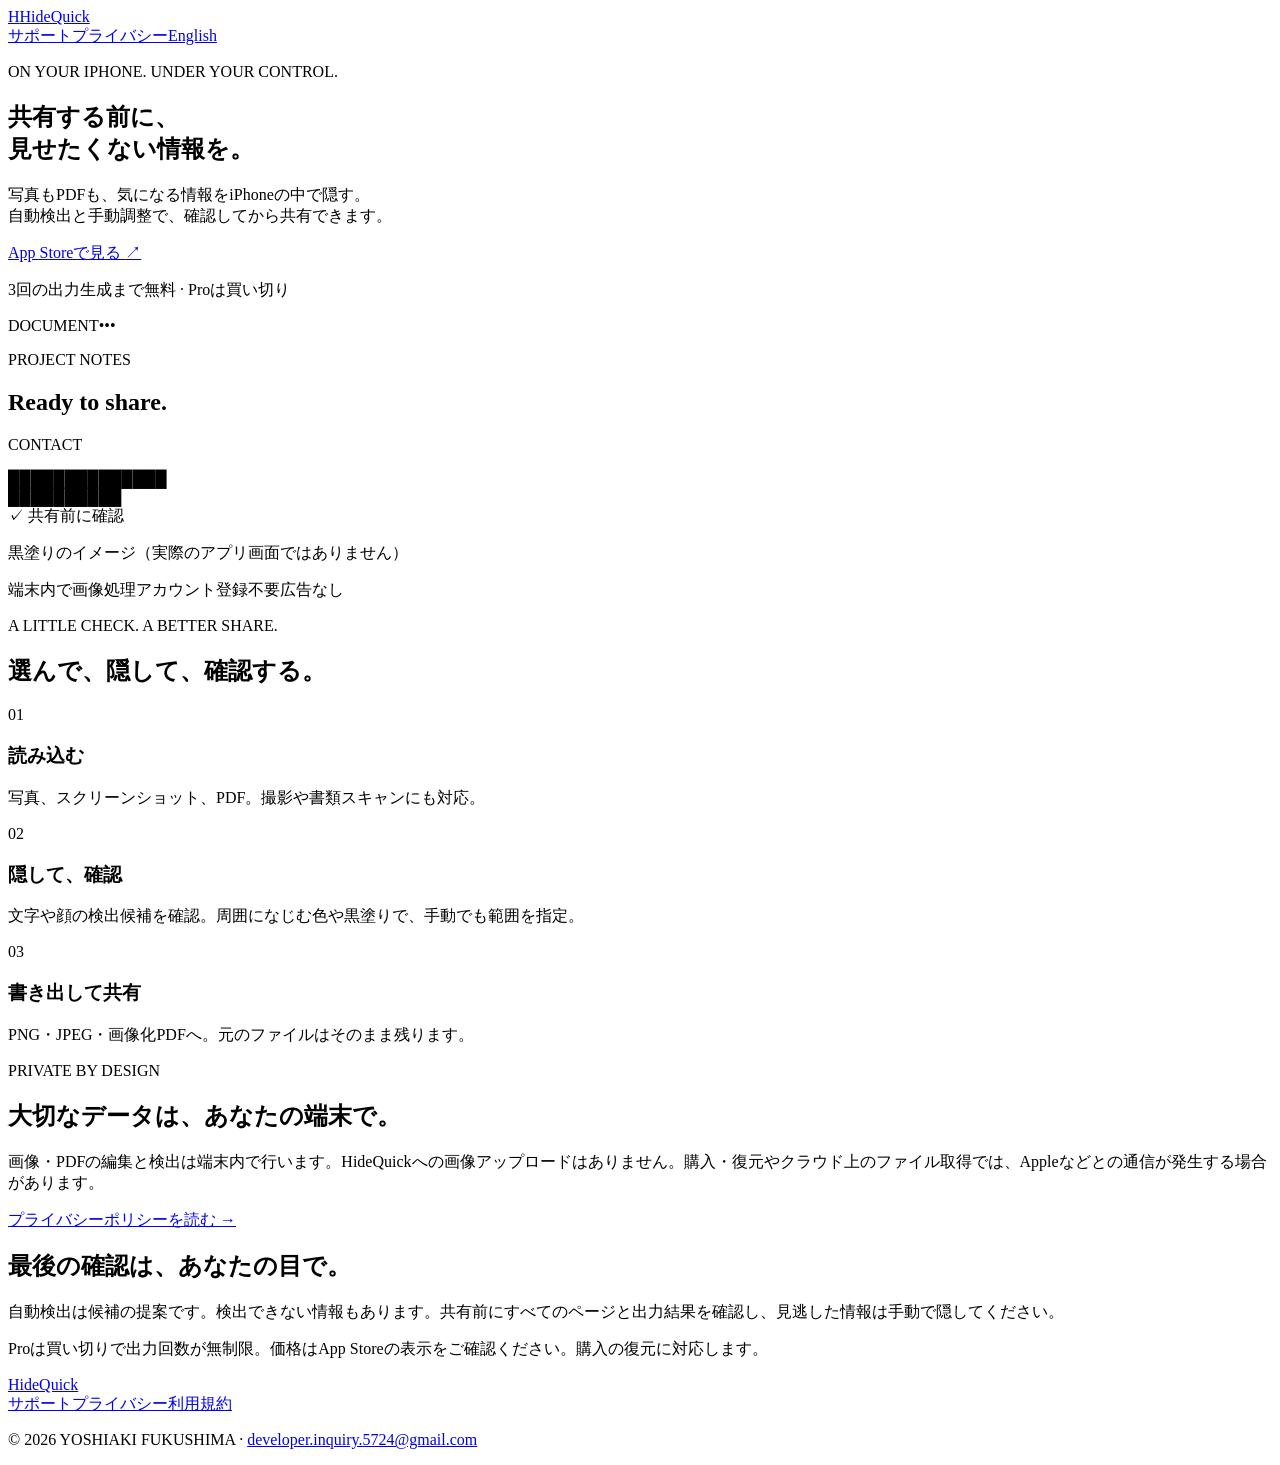
==== index.html @ 0c0dc20f "Create HideQuick marketing website" ====
<!doctype html>
<html lang="ja"><head><meta charset="utf-8"><meta name="viewport" content="width=device-width,initial-scale=1"><meta name="description" content="HideQuick — 写真・PDFの個人情報をiPhoneで隠して共有。端末内処理、手動調整、買い切りPro。"><title>HideQuick — 共有前に、個人情報を隠す。</title><link rel="stylesheet" href="style.css"></head><body class="landing"><header><a class="brand" href="index.html"><span class="logo" aria-hidden="true">H<span></span></span>HideQuick</a><nav aria-label="ナビゲーション"><a href="support-ja.html">サポート</a><a href="privacy-ja.html">プライバシー</a><a href="index-en.html">English</a></nav></header><main><section class="hero"><div><p class="eyebrow">ON YOUR IPHONE. UNDER YOUR CONTROL.</p><h1>共有する前に、<br><span>見せたくない情報を。</span></h1><p class="intro">写真もPDFも、気になる情報をiPhoneの中で隠す。<br>自動検出と手動調整で、確認してから共有できます。</p><a class="button" href="https://apps.apple.com/jp/app/id6823112344">App Storeで見る <span aria-hidden="true">↗</span></a><p class="fine">3回の出力生成まで無料 · Proは買い切り</p></div><div class="demo" role="img" aria-label="架空の連絡先を黒塗りした書類のイメージ"><div class="demo-top"><span>DOCUMENT</span><span>•••</span></div><div class="paper"><p class="paper-label">PROJECT NOTES</p><h2>Ready to share.</h2><div class="line long"></div><div class="line"></div><p class="data-label">CONTACT</p><div class="masked">██████████████</div><div class="masked short">██████████</div><div class="line long"></div><div class="line"></div><span class="reviewed">✓ 共有前に確認</span></div><p class="demo-note">黒塗りのイメージ（実際のアプリ画面ではありません）</p></div></section><section class="value-bar"><span>端末内で画像処理</span><span>アカウント登録不要</span><span>広告なし</span></section><section class="steps"><p class="eyebrow">A LITTLE CHECK. A BETTER SHARE.</p><h2>選んで、隠して、確認する。</h2><div class="grid"><article class="feature"><span class="number">01</span><h3>読み込む</h3><p>写真、スクリーンショット、PDF。撮影や書類スキャンにも対応。</p></article><article class="feature"><span class="number">02</span><h3>隠して、確認</h3><p>文字や顔の検出候補を確認。周囲になじむ色や黒塗りで、手動でも範囲を指定。</p></article><article class="feature"><span class="number">03</span><h3>書き出して共有</h3><p>PNG・JPEG・画像化PDFへ。元のファイルはそのまま残ります。</p></article></div></section><section class="privacy-block"><p class="eyebrow">PRIVATE BY DESIGN</p><h2>大切なデータは、あなたの端末で。</h2><p>画像・PDFの編集と検出は端末内で行います。HideQuickへの画像アップロードはありません。購入・復元やクラウド上のファイル取得では、Appleなどとの通信が発生する場合があります。</p><a href="privacy-ja.html">プライバシーポリシーを読む →</a></section><section class="notice"><h2>最後の確認は、あなたの目で。</h2><p>自動検出は候補の提案です。検出できない情報もあります。共有前にすべてのページと出力結果を確認し、見逃した情報は手動で隠してください。</p><p>Proは買い切りで出力回数が無制限。価格はApp Storeの表示をご確認ください。購入の復元に対応します。</p></section></main><footer><a class="brand" href="index.html">HideQuick</a><nav><a href="support-ja.html">サポート</a><a href="privacy-ja.html">プライバシー</a><a href="terms-ja.html">利用規約</a></nav><p>© 2026 YOSHIAKI FUKUSHIMA · <a href="mailto:developer.inquiry.5724@gmail.com">developer.inquiry.5724@gmail.com</a></p></footer></body></html>
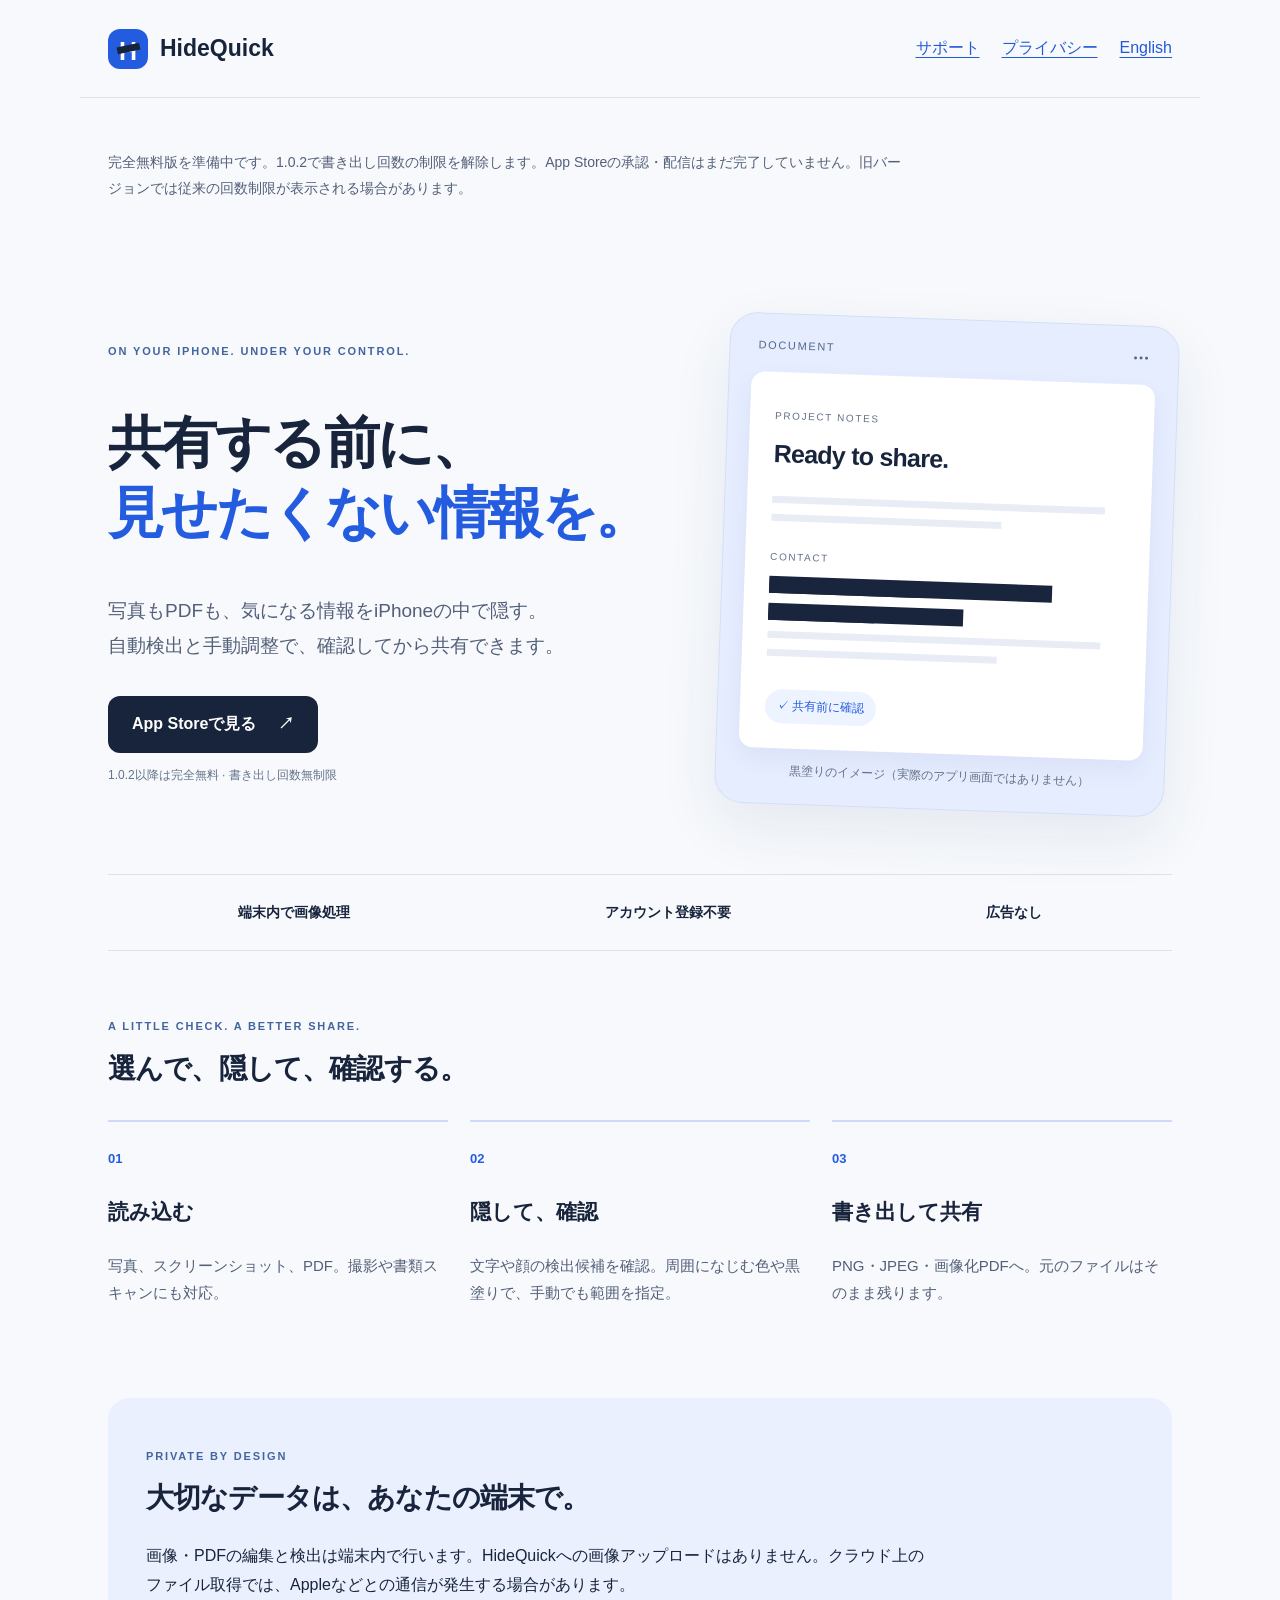
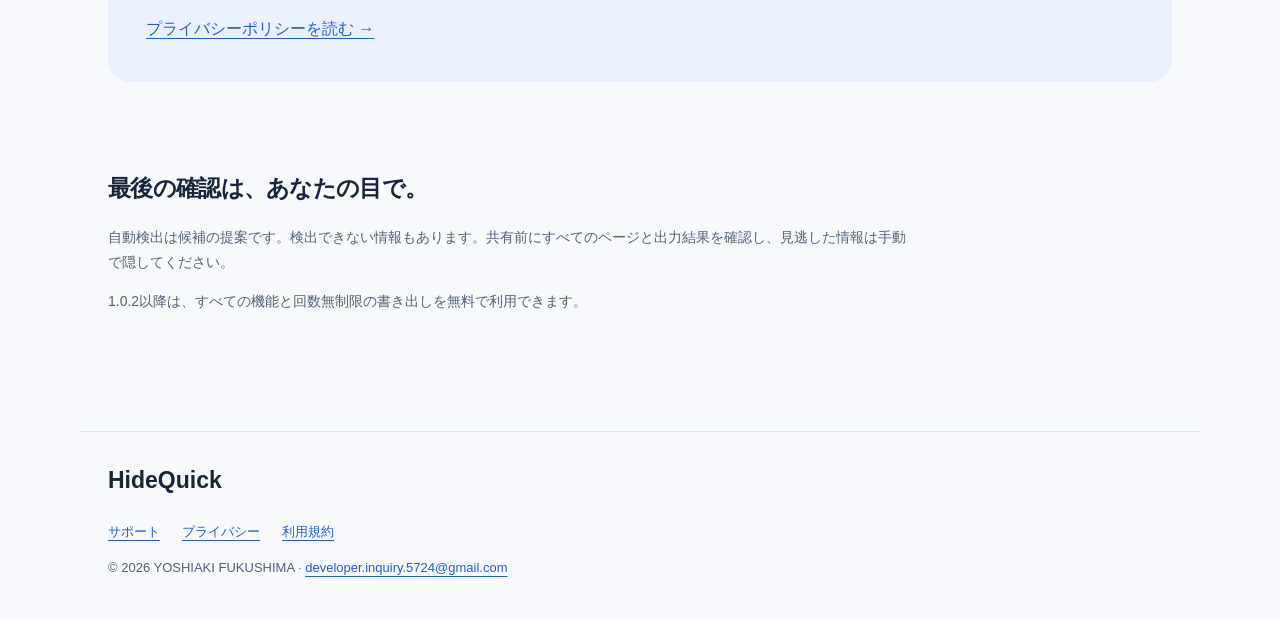
==== commit 03348816: "Update Japanese and English pages for the free 1.0.2 release" ====
--- a/index.html
+++ b/index.html
@@ -1,2 +1,2 @@
 <!doctype html>
-<html lang="ja"><head><meta charset="utf-8"><meta name="viewport" content="width=device-width,initial-scale=1"><meta name="description" content="HideQuick — 写真・PDFの個人情報をiPhoneで隠して共有。端末内処理、手動調整、買い切りPro。"><title>HideQuick — 共有前に、個人情報を隠す。</title><link rel="stylesheet" href="style.css"></head><body class="landing"><header><a class="brand" href="index.html"><span class="logo" aria-hidden="true">H<span></span></span>HideQuick</a><nav aria-label="ナビゲーション"><a href="support-ja.html">サポート</a><a href="privacy-ja.html">プライバシー</a><a href="index-en.html">English</a></nav></header><main><section class="hero"><div><p class="eyebrow">ON YOUR IPHONE. UNDER YOUR CONTROL.</p><h1>共有する前に、<br><span>見せたくない情報を。</span></h1><p class="intro">写真もPDFも、気になる情報をiPhoneの中で隠す。<br>自動検出と手動調整で、確認してから共有できます。</p><a class="button" href="https://apps.apple.com/jp/app/id6823112344">App Storeで見る <span aria-hidden="true">↗</span></a><p class="fine">3回の出力生成まで無料 · Proは買い切り</p></div><div class="demo" role="img" aria-label="架空の連絡先を黒塗りした書類のイメージ"><div class="demo-top"><span>DOCUMENT</span><span>•••</span></div><div class="paper"><p class="paper-label">PROJECT NOTES</p><h2>Ready to share.</h2><div class="line long"></div><div class="line"></div><p class="data-label">CONTACT</p><div class="masked">██████████████</div><div class="masked short">██████████</div><div class="line long"></div><div class="line"></div><span class="reviewed">✓ 共有前に確認</span></div><p class="demo-note">黒塗りのイメージ（実際のアプリ画面ではありません）</p></div></section><section class="value-bar"><span>端末内で画像処理</span><span>アカウント登録不要</span><span>広告なし</span></section><section class="steps"><p class="eyebrow">A LITTLE CHECK. A BETTER SHARE.</p><h2>選んで、隠して、確認する。</h2><div class="grid"><article class="feature"><span class="number">01</span><h3>読み込む</h3><p>写真、スクリーンショット、PDF。撮影や書類スキャンにも対応。</p></article><article class="feature"><span class="number">02</span><h3>隠して、確認</h3><p>文字や顔の検出候補を確認。周囲になじむ色や黒塗りで、手動でも範囲を指定。</p></article><article class="feature"><span class="number">03</span><h3>書き出して共有</h3><p>PNG・JPEG・画像化PDFへ。元のファイルはそのまま残ります。</p></article></div></section><section class="privacy-block"><p class="eyebrow">PRIVATE BY DESIGN</p><h2>大切なデータは、あなたの端末で。</h2><p>画像・PDFの編集と検出は端末内で行います。HideQuickへの画像アップロードはありません。購入・復元やクラウド上のファイル取得では、Appleなどとの通信が発生する場合があります。</p><a href="privacy-ja.html">プライバシーポリシーを読む →</a></section><section class="notice"><h2>最後の確認は、あなたの目で。</h2><p>自動検出は候補の提案です。検出できない情報もあります。共有前にすべてのページと出力結果を確認し、見逃した情報は手動で隠してください。</p><p>Proは買い切りで出力回数が無制限。価格はApp Storeの表示をご確認ください。購入の復元に対応します。</p></section></main><footer><a class="brand" href="index.html">HideQuick</a><nav><a href="support-ja.html">サポート</a><a href="privacy-ja.html">プライバシー</a><a href="terms-ja.html">利用規約</a></nav><p>© 2026 YOSHIAKI FUKUSHIMA · <a href="mailto:developer.inquiry.5724@gmail.com">developer.inquiry.5724@gmail.com</a></p></footer></body></html>+<html lang="ja"><head><meta charset="utf-8"><meta name="viewport" content="width=device-width,initial-scale=1"><meta name="description" content="HideQuick — 写真・PDFの個人情報をiPhoneで隠して共有。端末内処理、手動調整。1.0.2以降は回数無制限で無料。"><title>HideQuick — 共有前に、個人情報を隠す。</title><link rel="stylesheet" href="style.css"></head><body class="landing"><header><a class="brand" href="index.html"><span class="logo" aria-hidden="true">H<span></span></span>HideQuick</a><nav aria-label="ナビゲーション"><a href="support-ja.html">サポート</a><a href="privacy-ja.html">プライバシー</a><a href="index-en.html">English</a></nav></header><main><aside class="notice"><p>完全無料版を準備中です。1.0.2で書き出し回数の制限を解除します。App Storeの承認・配信はまだ完了していません。旧バージョンでは従来の回数制限が表示される場合があります。</p></aside><section class="hero"><div><p class="eyebrow">ON YOUR IPHONE. UNDER YOUR CONTROL.</p><h1>共有する前に、<br><span>見せたくない情報を。</span></h1><p class="intro">写真もPDFも、気になる情報をiPhoneの中で隠す。<br>自動検出と手動調整で、確認してから共有できます。</p><a class="button" href="https://apps.apple.com/jp/app/id6823112344">App Storeで見る <span aria-hidden="true">↗</span></a><p class="fine">1.0.2以降は完全無料 · 書き出し回数無制限</p></div><div class="demo" role="img" aria-label="架空の連絡先を黒塗りした書類のイメージ"><div class="demo-top"><span>DOCUMENT</span><span>•••</span></div><div class="paper"><p class="paper-label">PROJECT NOTES</p><h2>Ready to share.</h2><div class="line long"></div><div class="line"></div><p class="data-label">CONTACT</p><div class="masked">██████████████</div><div class="masked short">██████████</div><div class="line long"></div><div class="line"></div><span class="reviewed">✓ 共有前に確認</span></div><p class="demo-note">黒塗りのイメージ（実際のアプリ画面ではありません）</p></div></section><section class="value-bar"><span>端末内で画像処理</span><span>アカウント登録不要</span><span>広告なし</span></section><section class="steps"><p class="eyebrow">A LITTLE CHECK. A BETTER SHARE.</p><h2>選んで、隠して、確認する。</h2><div class="grid"><article class="feature"><span class="number">01</span><h3>読み込む</h3><p>写真、スクリーンショット、PDF。撮影や書類スキャンにも対応。</p></article><article class="feature"><span class="number">02</span><h3>隠して、確認</h3><p>文字や顔の検出候補を確認。周囲になじむ色や黒塗りで、手動でも範囲を指定。</p></article><article class="feature"><span class="number">03</span><h3>書き出して共有</h3><p>PNG・JPEG・画像化PDFへ。元のファイルはそのまま残ります。</p></article></div></section><section class="privacy-block"><p class="eyebrow">PRIVATE BY DESIGN</p><h2>大切なデータは、あなたの端末で。</h2><p>画像・PDFの編集と検出は端末内で行います。HideQuickへの画像アップロードはありません。クラウド上のファイル取得では、Appleなどとの通信が発生する場合があります。</p><a href="privacy-ja.html">プライバシーポリシーを読む →</a></section><section class="notice"><h2>最後の確認は、あなたの目で。</h2><p>自動検出は候補の提案です。検出できない情報もあります。共有前にすべてのページと出力結果を確認し、見逃した情報は手動で隠してください。</p><p>1.0.2以降は、すべての機能と回数無制限の書き出しを無料で利用できます。</p></section></main><footer><a class="brand" href="index.html">HideQuick</a><nav><a href="support-ja.html">サポート</a><a href="privacy-ja.html">プライバシー</a><a href="terms-ja.html">利用規約</a></nav><p>© 2026 YOSHIAKI FUKUSHIMA · <a href="mailto:developer.inquiry.5724@gmail.com">developer.inquiry.5724@gmail.com</a></p></footer></body></html>
--- a/style.css
+++ b/style.css
@@ -0,0 +1 @@
+*{box-sizing:border-box}html{scroll-behavior:smooth}body{margin:0;font:16px/1.8 -apple-system,BlinkMacSystemFont,"Hiragino Sans",sans-serif;color:#17243c;background:#f7f9fc}header,main,footer{max-width:1120px;margin:auto;padding:28px}header{display:flex;justify-content:space-between;align-items:center;gap:20px;border-bottom:1px solid #dce2eb}a{color:#235bd7;text-underline-offset:4px}nav{display:flex;gap:22px;flex-wrap:wrap}.brand{display:inline-flex;align-items:center;gap:12px;font-size:23px;font-weight:800;text-decoration:none;color:#17243c}.logo{display:inline-grid;place-items:center;width:40px;height:40px;background:#245ce0;color:white;border-radius:12px;font-size:25px;position:relative}.logo span{position:absolute;width:23px;height:7px;background:#17243c;transform:rotate(-12deg)}h1{font-size:clamp(34px,5vw,56px);line-height:1.25;letter-spacing:-.045em}h1 span{color:#245ce0}h2{font-size:28px;line-height:1.45;margin-top:38px;letter-spacing:-.03em}h3{font-size:21px}p{overflow-wrap:anywhere}.intro{font-size:19px;color:#536079;max-width:620px}.button{display:inline-flex;gap:22px;align-items:center;background:#17243c;color:white;border-radius:12px;padding:14px 24px;text-decoration:none;font-weight:700;margin-top:14px}.button:hover{background:#245ce0}.fine,.demo-note{font-size:12px;color:#64728a}.eyebrow{font-size:11px;font-weight:800;letter-spacing:.17em;color:#41659f}.hero{display:grid;grid-template-columns:1.25fr 1fr;gap:52px;align-items:center;padding:64px 0}.demo{padding:22px;background:#e6edff;border:1px solid #d4dff7;border-radius:28px;transform:rotate(2deg);box-shadow:0 22px 60px #1c397015}.demo-top{display:flex;justify-content:space-between;font-size:11px;letter-spacing:.15em;padding:0 6px 16px;color:#526889}.paper{background:white;border-radius:14px;padding:25px;box-shadow:0 10px 25px #34457810}.paper-label,.data-label{font-size:10px;letter-spacing:.16em;color:#63718a}.paper h2{margin:5px 0 25px;font-size:25px}.line{height:7px;background:#e8edf5;width:65%;margin:11px 0}.long{width:94%}.masked{font-size:15px;line-height:1.35;letter-spacing:0;color:#19253c;overflow:hidden;width:80%;background:#19253c;margin:10px 0;height:17px}.short{width:55%}.data-label{margin:27px 0 10px}.reviewed{display:inline-block;margin-top:22px;color:#245ce0;background:#edf3ff;padding:6px 12px;border-radius:20px;font-size:12px}.demo-note{text-align:center;margin-bottom:0}.value-bar{display:flex;justify-content:space-around;gap:15px;padding:25px 10px;border-block:1px solid #dce2eb;font-size:14px;font-weight:650}.steps{padding:55px 0}.steps h2{margin-top:12px}.grid{display:grid;grid-template-columns:repeat(3,1fr);gap:22px;margin-top:30px}.feature{border-top:2px solid #cedafa;padding:22px 0}.feature p{color:#536079;font-size:15px}.number{color:#245ce0;font-size:13px;font-weight:800}.privacy-block{border-radius:22px;background:#eaf0fe;padding:38px;margin:0 0 42px}.privacy-block h2{margin-top:8px}.privacy-block p{max-width:790px}.notice{padding:10px 0 40px;max-width:800px}.notice h2{font-size:23px}.notice p{font-size:14px;color:#536079}footer{border-top:1px solid #dce2eb;font-size:13px;color:#536079;margin-top:35px}footer nav{margin-top:18px}.card{background:white;border:1px solid #dce2eb;border-radius:18px;padding:26px;margin:24px 0}details{border-bottom:1px solid #dce2eb;padding:18px 0}summary{cursor:pointer;font-weight:650}a:focus-visible,summary:focus-visible{outline:3px solid #e59529;outline-offset:5px}@media(max-width:760px){header,main,footer{padding:22px}header{align-items:flex-start;flex-direction:column}nav{gap:15px;font-size:14px}.hero{grid-template-columns:1fr;padding:32px 0;gap:32px}.hero h1{font-size:clamp(32px,8vw,48px)}.demo{max-width:440px;transform:none;width:100%;justify-self:center}.value-bar{flex-wrap:wrap;justify-content:flex-start;font-size:13px;gap:12px 20px}.grid{grid-template-columns:1fr;gap:8px}.steps{padding:36px 0}.privacy-block{padding:24px}.intro{font-size:17px}.feature{padding:15px 0}.feature h3{margin:8px 0}.feature p{margin:8px 0}}
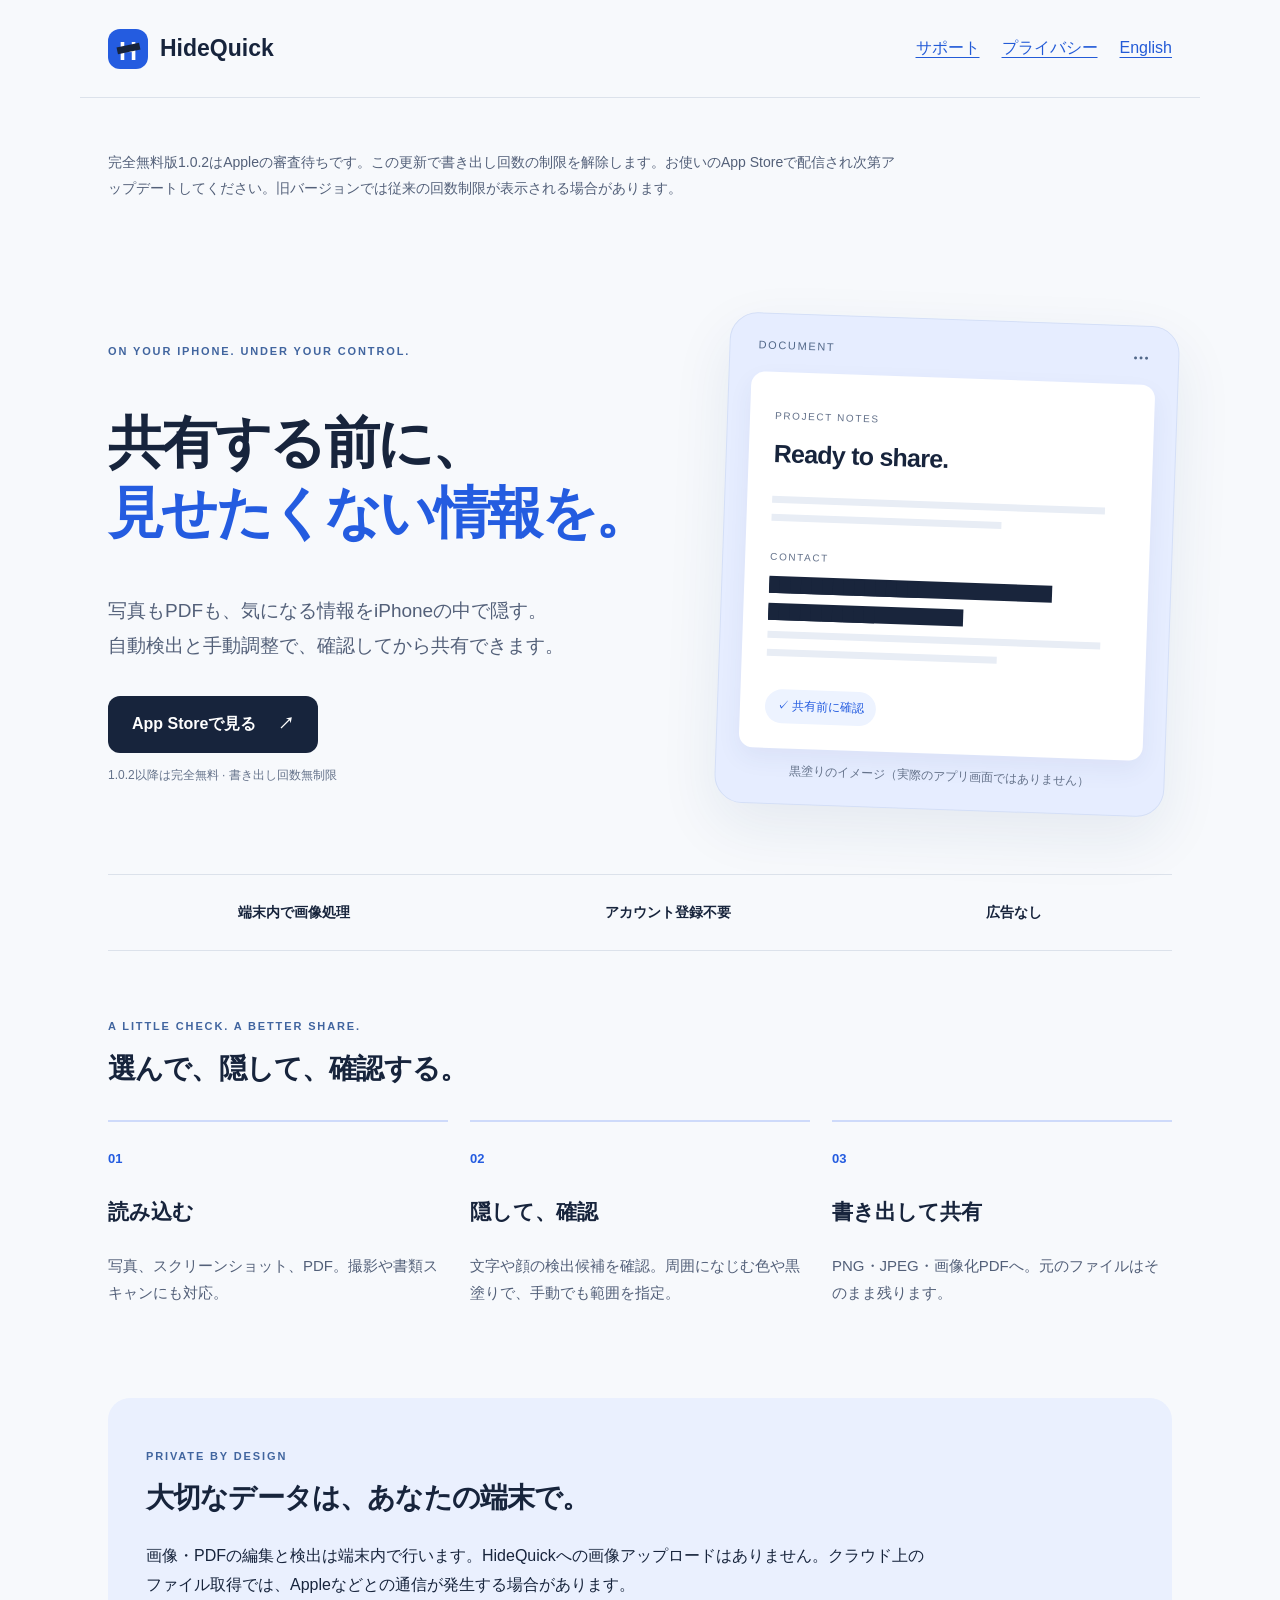
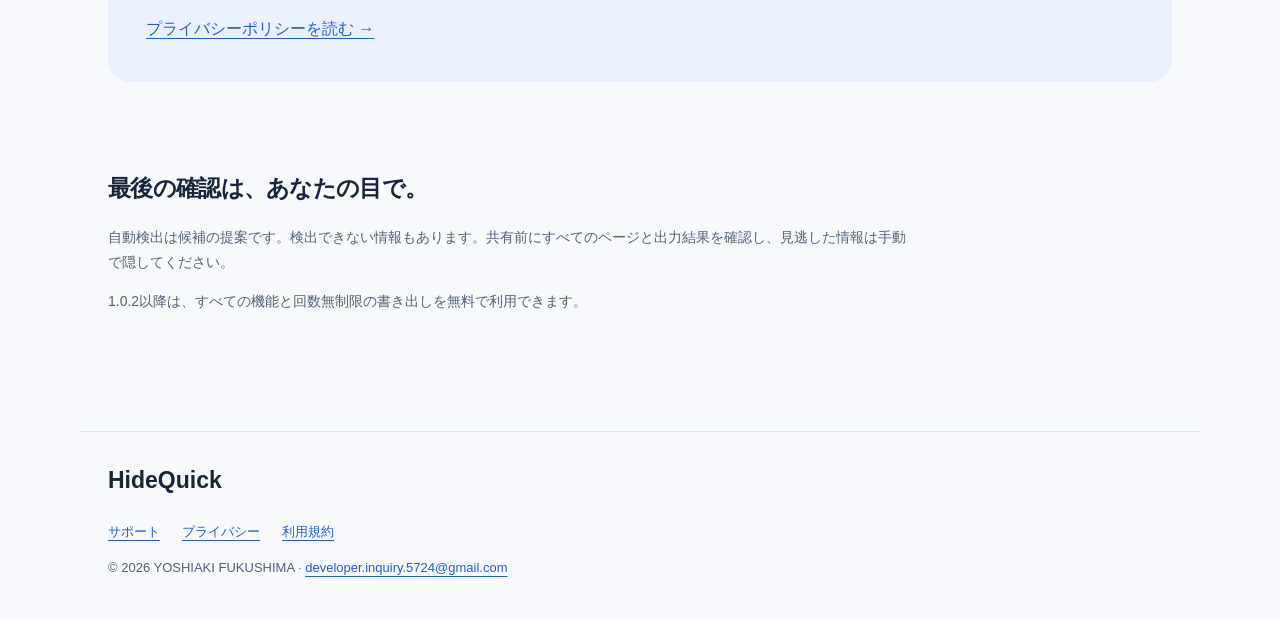
==== commit 3bc4d70b: "Announce that the completely free update is awaiting App Review" ====
--- a/index.html
+++ b/index.html
@@ -1,2 +1,2 @@
 <!doctype html>
-<html lang="ja"><head><meta charset="utf-8"><meta name="viewport" content="width=device-width,initial-scale=1"><meta name="description" content="HideQuick — 写真・PDFの個人情報をiPhoneで隠して共有。端末内処理、手動調整。1.0.2以降は回数無制限で無料。"><title>HideQuick — 共有前に、個人情報を隠す。</title><link rel="stylesheet" href="style.css"></head><body class="landing"><header><a class="brand" href="index.html"><span class="logo" aria-hidden="true">H<span></span></span>HideQuick</a><nav aria-label="ナビゲーション"><a href="support-ja.html">サポート</a><a href="privacy-ja.html">プライバシー</a><a href="index-en.html">English</a></nav></header><main><aside class="notice"><p>完全無料版を準備中です。1.0.2で書き出し回数の制限を解除します。App Storeの承認・配信はまだ完了していません。旧バージョンでは従来の回数制限が表示される場合があります。</p></aside><section class="hero"><div><p class="eyebrow">ON YOUR IPHONE. UNDER YOUR CONTROL.</p><h1>共有する前に、<br><span>見せたくない情報を。</span></h1><p class="intro">写真もPDFも、気になる情報をiPhoneの中で隠す。<br>自動検出と手動調整で、確認してから共有できます。</p><a class="button" href="https://apps.apple.com/jp/app/id6823112344">App Storeで見る <span aria-hidden="true">↗</span></a><p class="fine">1.0.2以降は完全無料 · 書き出し回数無制限</p></div><div class="demo" role="img" aria-label="架空の連絡先を黒塗りした書類のイメージ"><div class="demo-top"><span>DOCUMENT</span><span>•••</span></div><div class="paper"><p class="paper-label">PROJECT NOTES</p><h2>Ready to share.</h2><div class="line long"></div><div class="line"></div><p class="data-label">CONTACT</p><div class="masked">██████████████</div><div class="masked short">██████████</div><div class="line long"></div><div class="line"></div><span class="reviewed">✓ 共有前に確認</span></div><p class="demo-note">黒塗りのイメージ（実際のアプリ画面ではありません）</p></div></section><section class="value-bar"><span>端末内で画像処理</span><span>アカウント登録不要</span><span>広告なし</span></section><section class="steps"><p class="eyebrow">A LITTLE CHECK. A BETTER SHARE.</p><h2>選んで、隠して、確認する。</h2><div class="grid"><article class="feature"><span class="number">01</span><h3>読み込む</h3><p>写真、スクリーンショット、PDF。撮影や書類スキャンにも対応。</p></article><article class="feature"><span class="number">02</span><h3>隠して、確認</h3><p>文字や顔の検出候補を確認。周囲になじむ色や黒塗りで、手動でも範囲を指定。</p></article><article class="feature"><span class="number">03</span><h3>書き出して共有</h3><p>PNG・JPEG・画像化PDFへ。元のファイルはそのまま残ります。</p></article></div></section><section class="privacy-block"><p class="eyebrow">PRIVATE BY DESIGN</p><h2>大切なデータは、あなたの端末で。</h2><p>画像・PDFの編集と検出は端末内で行います。HideQuickへの画像アップロードはありません。クラウド上のファイル取得では、Appleなどとの通信が発生する場合があります。</p><a href="privacy-ja.html">プライバシーポリシーを読む →</a></section><section class="notice"><h2>最後の確認は、あなたの目で。</h2><p>自動検出は候補の提案です。検出できない情報もあります。共有前にすべてのページと出力結果を確認し、見逃した情報は手動で隠してください。</p><p>1.0.2以降は、すべての機能と回数無制限の書き出しを無料で利用できます。</p></section></main><footer><a class="brand" href="index.html">HideQuick</a><nav><a href="support-ja.html">サポート</a><a href="privacy-ja.html">プライバシー</a><a href="terms-ja.html">利用規約</a></nav><p>© 2026 YOSHIAKI FUKUSHIMA · <a href="mailto:developer.inquiry.5724@gmail.com">developer.inquiry.5724@gmail.com</a></p></footer></body></html>+<html lang="ja"><head><meta charset="utf-8"><meta name="viewport" content="width=device-width,initial-scale=1"><meta name="description" content="HideQuick — 写真・PDFの個人情報をiPhoneで隠して共有。端末内処理、手動調整。1.0.2以降は回数無制限で無料。"><title>HideQuick — 共有前に、個人情報を隠す。</title><link rel="stylesheet" href="style.css"></head><body class="landing"><header><a class="brand" href="index.html"><span class="logo" aria-hidden="true">H<span></span></span>HideQuick</a><nav aria-label="ナビゲーション"><a href="support-ja.html">サポート</a><a href="privacy-ja.html">プライバシー</a><a href="index-en.html">English</a></nav></header><main><aside class="notice"><p>完全無料版1.0.2はAppleの審査待ちです。この更新で書き出し回数の制限を解除します。お使いのApp Storeで配信され次第アップデートしてください。旧バージョンでは従来の回数制限が表示される場合があります。</p></aside><section class="hero"><div><p class="eyebrow">ON YOUR IPHONE. UNDER YOUR CONTROL.</p><h1>共有する前に、<br><span>見せたくない情報を。</span></h1><p class="intro">写真もPDFも、気になる情報をiPhoneの中で隠す。<br>自動検出と手動調整で、確認してから共有できます。</p><a class="button" href="https://apps.apple.com/jp/app/id6823112344">App Storeで見る <span aria-hidden="true">↗</span></a><p class="fine">1.0.2以降は完全無料 · 書き出し回数無制限</p></div><div class="demo" role="img" aria-label="架空の連絡先を黒塗りした書類のイメージ"><div class="demo-top"><span>DOCUMENT</span><span>•••</span></div><div class="paper"><p class="paper-label">PROJECT NOTES</p><h2>Ready to share.</h2><div class="line long"></div><div class="line"></div><p class="data-label">CONTACT</p><div class="masked">██████████████</div><div class="masked short">██████████</div><div class="line long"></div><div class="line"></div><span class="reviewed">✓ 共有前に確認</span></div><p class="demo-note">黒塗りのイメージ（実際のアプリ画面ではありません）</p></div></section><section class="value-bar"><span>端末内で画像処理</span><span>アカウント登録不要</span><span>広告なし</span></section><section class="steps"><p class="eyebrow">A LITTLE CHECK. A BETTER SHARE.</p><h2>選んで、隠して、確認する。</h2><div class="grid"><article class="feature"><span class="number">01</span><h3>読み込む</h3><p>写真、スクリーンショット、PDF。撮影や書類スキャンにも対応。</p></article><article class="feature"><span class="number">02</span><h3>隠して、確認</h3><p>文字や顔の検出候補を確認。周囲になじむ色や黒塗りで、手動でも範囲を指定。</p></article><article class="feature"><span class="number">03</span><h3>書き出して共有</h3><p>PNG・JPEG・画像化PDFへ。元のファイルはそのまま残ります。</p></article></div></section><section class="privacy-block"><p class="eyebrow">PRIVATE BY DESIGN</p><h2>大切なデータは、あなたの端末で。</h2><p>画像・PDFの編集と検出は端末内で行います。HideQuickへの画像アップロードはありません。クラウド上のファイル取得では、Appleなどとの通信が発生する場合があります。</p><a href="privacy-ja.html">プライバシーポリシーを読む →</a></section><section class="notice"><h2>最後の確認は、あなたの目で。</h2><p>自動検出は候補の提案です。検出できない情報もあります。共有前にすべてのページと出力結果を確認し、見逃した情報は手動で隠してください。</p><p>1.0.2以降は、すべての機能と回数無制限の書き出しを無料で利用できます。</p></section></main><footer><a class="brand" href="index.html">HideQuick</a><nav><a href="support-ja.html">サポート</a><a href="privacy-ja.html">プライバシー</a><a href="terms-ja.html">利用規約</a></nav><p>© 2026 YOSHIAKI FUKUSHIMA · <a href="mailto:developer.inquiry.5724@gmail.com">developer.inquiry.5724@gmail.com</a></p></footer></body></html>
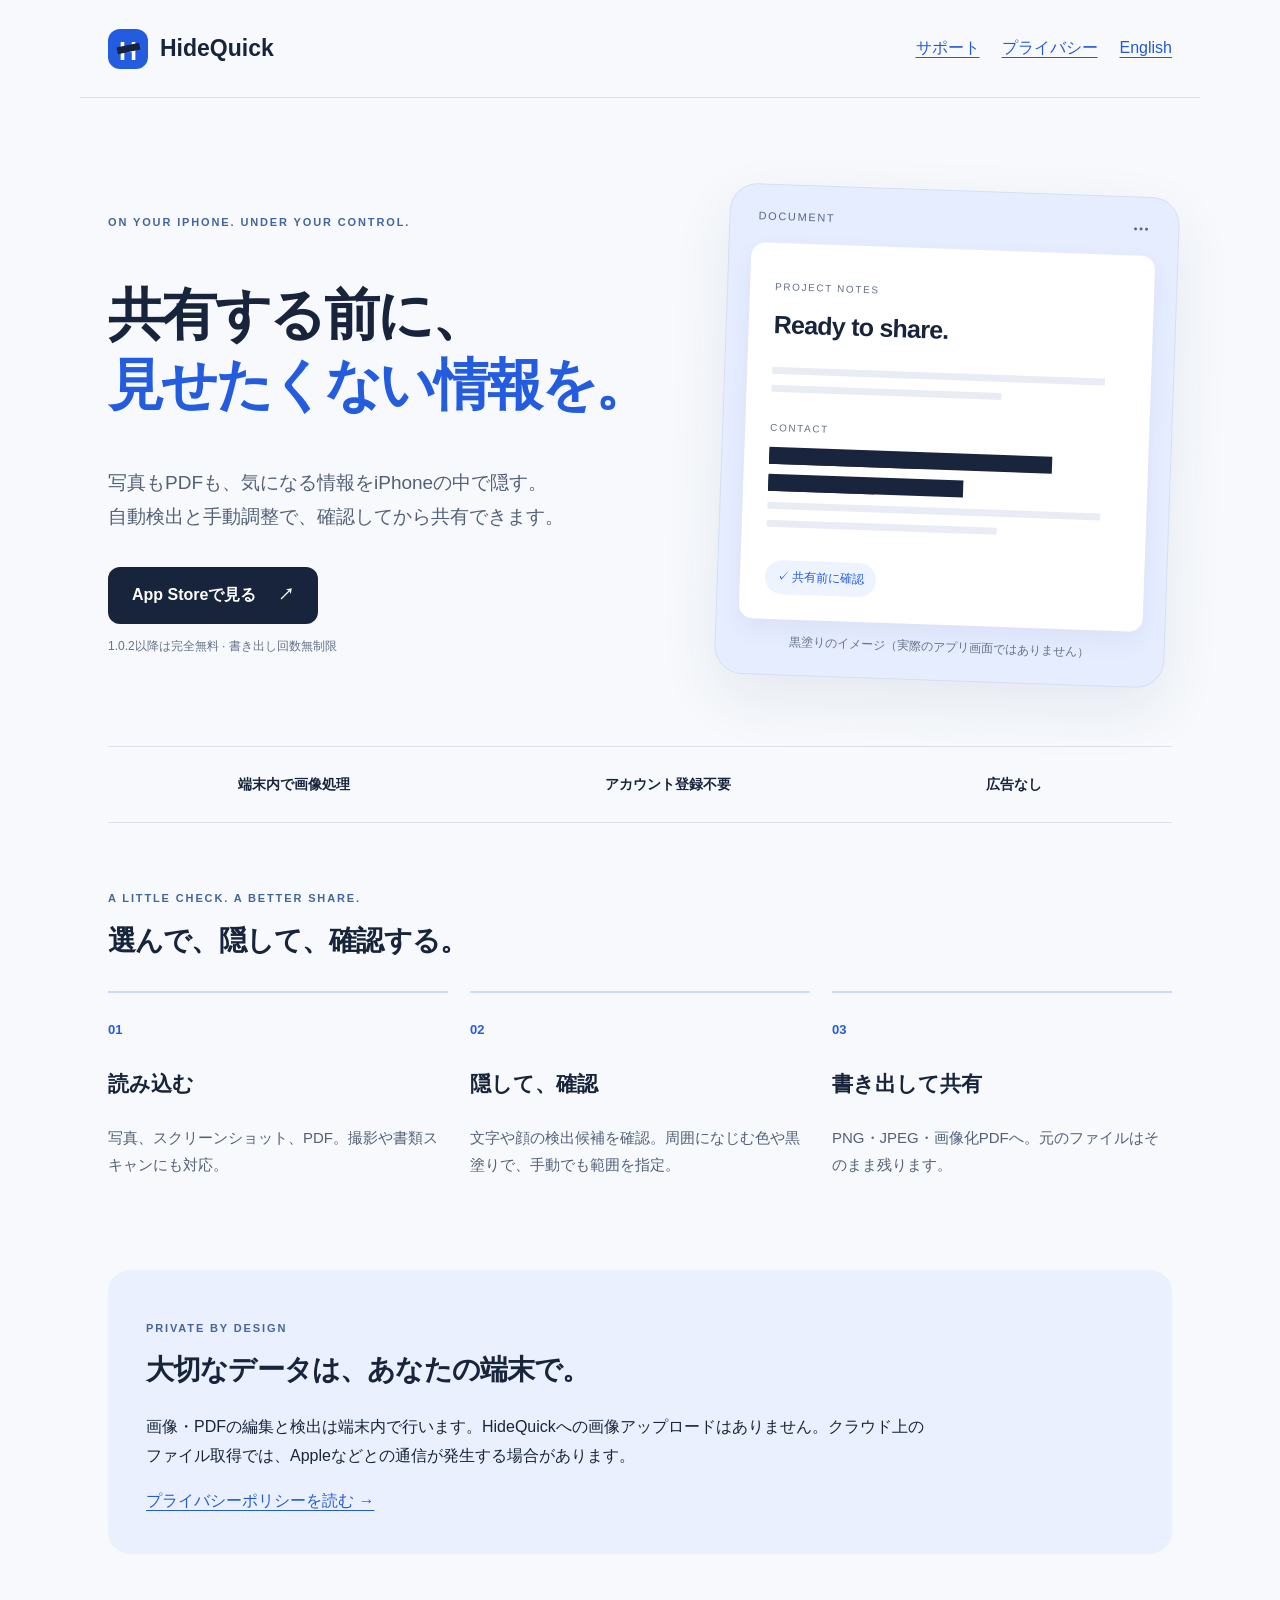
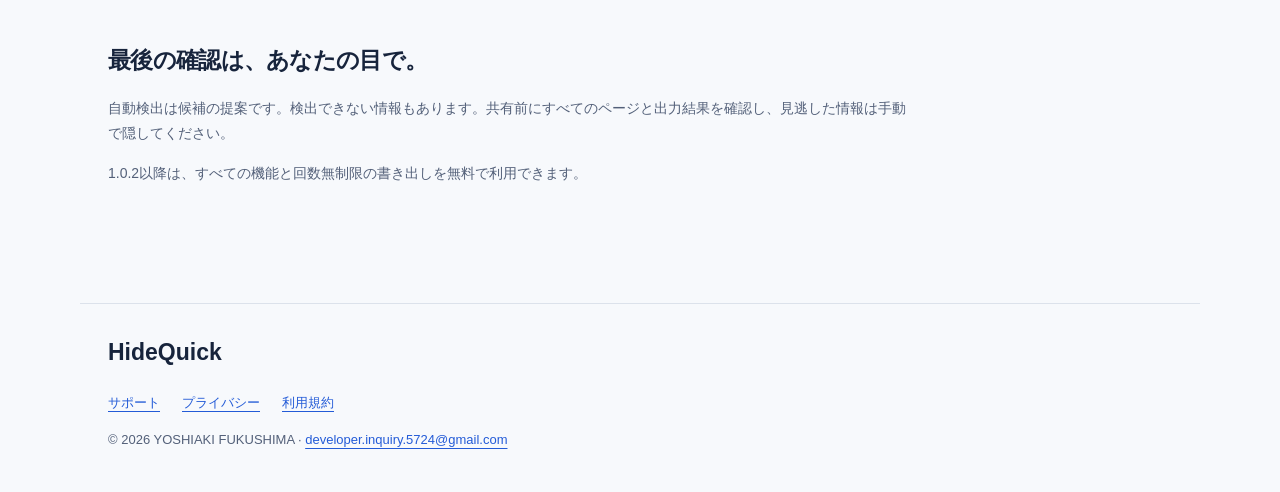
==== commit 03d08a00: "Remove review notices after free HideQuick 1.0.2 went live" ====
--- a/index.html
+++ b/index.html
@@ -1,2 +1,2 @@
 <!doctype html>
-<html lang="ja"><head><meta charset="utf-8"><meta name="viewport" content="width=device-width,initial-scale=1"><meta name="description" content="HideQuick — 写真・PDFの個人情報をiPhoneで隠して共有。端末内処理、手動調整。1.0.2以降は回数無制限で無料。"><title>HideQuick — 共有前に、個人情報を隠す。</title><link rel="stylesheet" href="style.css"></head><body class="landing"><header><a class="brand" href="index.html"><span class="logo" aria-hidden="true">H<span></span></span>HideQuick</a><nav aria-label="ナビゲーション"><a href="support-ja.html">サポート</a><a href="privacy-ja.html">プライバシー</a><a href="index-en.html">English</a></nav></header><main><aside class="notice"><p>完全無料版1.0.2はAppleの審査待ちです。この更新で書き出し回数の制限を解除します。お使いのApp Storeで配信され次第アップデートしてください。旧バージョンでは従来の回数制限が表示される場合があります。</p></aside><section class="hero"><div><p class="eyebrow">ON YOUR IPHONE. UNDER YOUR CONTROL.</p><h1>共有する前に、<br><span>見せたくない情報を。</span></h1><p class="intro">写真もPDFも、気になる情報をiPhoneの中で隠す。<br>自動検出と手動調整で、確認してから共有できます。</p><a class="button" href="https://apps.apple.com/jp/app/id6823112344">App Storeで見る <span aria-hidden="true">↗</span></a><p class="fine">1.0.2以降は完全無料 · 書き出し回数無制限</p></div><div class="demo" role="img" aria-label="架空の連絡先を黒塗りした書類のイメージ"><div class="demo-top"><span>DOCUMENT</span><span>•••</span></div><div class="paper"><p class="paper-label">PROJECT NOTES</p><h2>Ready to share.</h2><div class="line long"></div><div class="line"></div><p class="data-label">CONTACT</p><div class="masked">██████████████</div><div class="masked short">██████████</div><div class="line long"></div><div class="line"></div><span class="reviewed">✓ 共有前に確認</span></div><p class="demo-note">黒塗りのイメージ（実際のアプリ画面ではありません）</p></div></section><section class="value-bar"><span>端末内で画像処理</span><span>アカウント登録不要</span><span>広告なし</span></section><section class="steps"><p class="eyebrow">A LITTLE CHECK. A BETTER SHARE.</p><h2>選んで、隠して、確認する。</h2><div class="grid"><article class="feature"><span class="number">01</span><h3>読み込む</h3><p>写真、スクリーンショット、PDF。撮影や書類スキャンにも対応。</p></article><article class="feature"><span class="number">02</span><h3>隠して、確認</h3><p>文字や顔の検出候補を確認。周囲になじむ色や黒塗りで、手動でも範囲を指定。</p></article><article class="feature"><span class="number">03</span><h3>書き出して共有</h3><p>PNG・JPEG・画像化PDFへ。元のファイルはそのまま残ります。</p></article></div></section><section class="privacy-block"><p class="eyebrow">PRIVATE BY DESIGN</p><h2>大切なデータは、あなたの端末で。</h2><p>画像・PDFの編集と検出は端末内で行います。HideQuickへの画像アップロードはありません。クラウド上のファイル取得では、Appleなどとの通信が発生する場合があります。</p><a href="privacy-ja.html">プライバシーポリシーを読む →</a></section><section class="notice"><h2>最後の確認は、あなたの目で。</h2><p>自動検出は候補の提案です。検出できない情報もあります。共有前にすべてのページと出力結果を確認し、見逃した情報は手動で隠してください。</p><p>1.0.2以降は、すべての機能と回数無制限の書き出しを無料で利用できます。</p></section></main><footer><a class="brand" href="index.html">HideQuick</a><nav><a href="support-ja.html">サポート</a><a href="privacy-ja.html">プライバシー</a><a href="terms-ja.html">利用規約</a></nav><p>© 2026 YOSHIAKI FUKUSHIMA · <a href="mailto:developer.inquiry.5724@gmail.com">developer.inquiry.5724@gmail.com</a></p></footer></body></html>+<html lang="ja"><head><meta charset="utf-8"><meta name="viewport" content="width=device-width,initial-scale=1"><meta name="description" content="HideQuick — 写真・PDFの個人情報をiPhoneで隠して共有。端末内処理、手動調整。1.0.2以降は回数無制限で無料。"><title>HideQuick — 共有前に、個人情報を隠す。</title><link rel="stylesheet" href="style.css"></head><body class="landing"><header><a class="brand" href="index.html"><span class="logo" aria-hidden="true">H<span></span></span>HideQuick</a><nav aria-label="ナビゲーション"><a href="support-ja.html">サポート</a><a href="privacy-ja.html">プライバシー</a><a href="index-en.html">English</a></nav></header><main><section class="hero"><div><p class="eyebrow">ON YOUR IPHONE. UNDER YOUR CONTROL.</p><h1>共有する前に、<br><span>見せたくない情報を。</span></h1><p class="intro">写真もPDFも、気になる情報をiPhoneの中で隠す。<br>自動検出と手動調整で、確認してから共有できます。</p><a class="button" href="https://apps.apple.com/jp/app/id6823112344">App Storeで見る <span aria-hidden="true">↗</span></a><p class="fine">1.0.2以降は完全無料 · 書き出し回数無制限</p></div><div class="demo" role="img" aria-label="架空の連絡先を黒塗りした書類のイメージ"><div class="demo-top"><span>DOCUMENT</span><span>•••</span></div><div class="paper"><p class="paper-label">PROJECT NOTES</p><h2>Ready to share.</h2><div class="line long"></div><div class="line"></div><p class="data-label">CONTACT</p><div class="masked">██████████████</div><div class="masked short">██████████</div><div class="line long"></div><div class="line"></div><span class="reviewed">✓ 共有前に確認</span></div><p class="demo-note">黒塗りのイメージ（実際のアプリ画面ではありません）</p></div></section><section class="value-bar"><span>端末内で画像処理</span><span>アカウント登録不要</span><span>広告なし</span></section><section class="steps"><p class="eyebrow">A LITTLE CHECK. A BETTER SHARE.</p><h2>選んで、隠して、確認する。</h2><div class="grid"><article class="feature"><span class="number">01</span><h3>読み込む</h3><p>写真、スクリーンショット、PDF。撮影や書類スキャンにも対応。</p></article><article class="feature"><span class="number">02</span><h3>隠して、確認</h3><p>文字や顔の検出候補を確認。周囲になじむ色や黒塗りで、手動でも範囲を指定。</p></article><article class="feature"><span class="number">03</span><h3>書き出して共有</h3><p>PNG・JPEG・画像化PDFへ。元のファイルはそのまま残ります。</p></article></div></section><section class="privacy-block"><p class="eyebrow">PRIVATE BY DESIGN</p><h2>大切なデータは、あなたの端末で。</h2><p>画像・PDFの編集と検出は端末内で行います。HideQuickへの画像アップロードはありません。クラウド上のファイル取得では、Appleなどとの通信が発生する場合があります。</p><a href="privacy-ja.html">プライバシーポリシーを読む →</a></section><section class="notice"><h2>最後の確認は、あなたの目で。</h2><p>自動検出は候補の提案です。検出できない情報もあります。共有前にすべてのページと出力結果を確認し、見逃した情報は手動で隠してください。</p><p>1.0.2以降は、すべての機能と回数無制限の書き出しを無料で利用できます。</p></section></main><footer><a class="brand" href="index.html">HideQuick</a><nav><a href="support-ja.html">サポート</a><a href="privacy-ja.html">プライバシー</a><a href="terms-ja.html">利用規約</a></nav><p>© 2026 YOSHIAKI FUKUSHIMA · <a href="mailto:developer.inquiry.5724@gmail.com">developer.inquiry.5724@gmail.com</a></p></footer></body></html>
